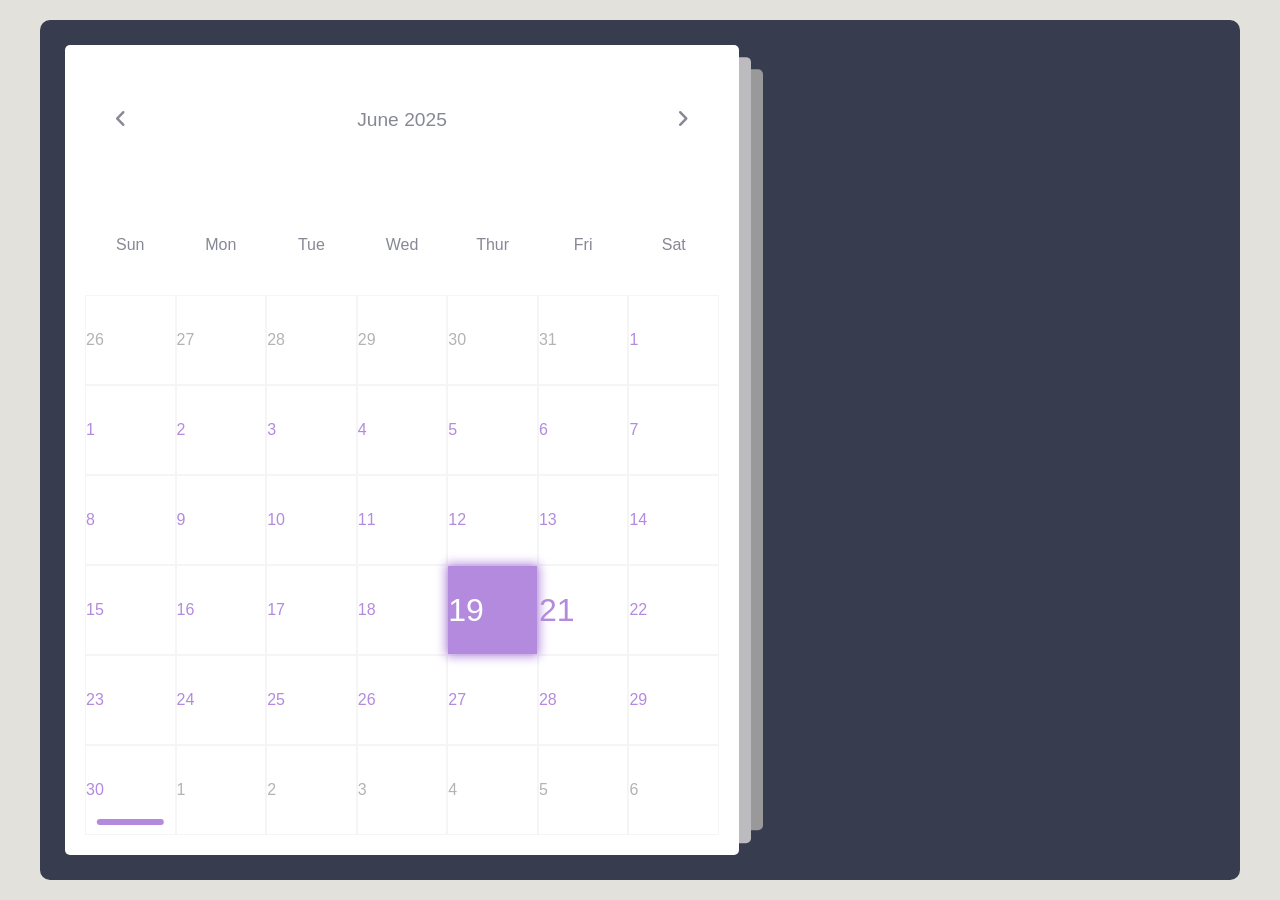
==== Major project/index.html @ 6a5d8025 "Made and designed interactable calendar made the base calendar which can be hovered, highlights date" ====
<!DOCTYPE html>
<html lang="en">
  <head>
    <meta charset="UTF-8" />
    <meta http-equiv="X-UA-Compatible" content="IE=edge" />
    <meta name="viewport" content="width=device-width, initial-scale=1.0" />
    <link rel="stylesheet" href="style.css" />
    <link
      rel="stylesheet"
      href="https://cdnjs.cloudflare.com/ajax/libs/font-awesome/6.2.0/css/all.min.css"
      integrity="sha512-xh6O/CkQoPOWDdYTDqeRdPCVd1SpvCA9XXcUnZS2FmJNp1coAFzvtCN9BmamE+4aHK8yyUHUSCcJHgXloTyT2A=="
      crossorigin="anonymous"
      referrerpolicy="no-referrer"
    />
    <title>Calendar</title>
  </head>
  <body>
    <div class="container">
      <div class="left">
        <div class="calendar">
          <div class="month">
            <i class="fa fa-angle-left prev"></i>
            <div class="date">June 2025</div>
            <i class="fa fa-angle-right next"></i>
          </div>
          <div class="weekdays">
            <div>sun</div>
            <div>mon</div>
            <div>tue</div>
            <div>wed</div>
            <div>thur</div>
            <div>fri</div>
            <div>sat</div>
          </div>
          <div class="days">
            <div class="day prev-date">26</div>
            <div class="day prev-date">27</div>
            <div class="day prev-date">28</div>
            <div class="day prev-date">29</div>
            <div class="day prev-date">30</div>
            <div class="day prev-date">31</div>
            <div class="day">1</div>
            <div class="day">1</div>
            <div class="day">2</div>
            <div class="day">3</div>
            <div class="day">4</div>
            <div class="day">5</div>
            <div class="day">6</div>
            <div class="day">7</div>
            <div class="day">8</div>
            <div class="day">9</div>
            <div class="day">10</div>
            <div class="day">11</div>
            <div class="day">12</div>
            <div class="day">13</div>
            <div class="day">14</div>
            <div class="day">15</div>
            <div class="day">16</div>
            <div class="day">17</div>
            <div class="day">18</div>
            <div class="day active">19</div>
            <div class="day today">21</div>
            <div class="day">22</div>
            <div class="day">23</div>
            <div class="day">24</div>
            <div class="day">25</div>
            <div class="day">26</div>
            <div class="day">27</div>
            <div class="day">28</div>
            <div class="day">29</div>
            <div class="day event">30</div>
            <div class="day next-date">1</div>
            <div class="day next-date">2</div>
            <div class="day next-date">3</div>
            <div class="day next-date">4</div>
            <div class="day next-date">5</div>
            <div class="day next-date">6</div>
          </div>
        </div>
      </div>
    </div>

    <script src="" script.js></script>
  </body>
</html>
---- Major project/style.css ----
:root {
  --primary-clr: #b38add;
}
* {
  margin: 0;
  padding: 0;
  box-sizing: border-box;
  font-family: "Poppins", sans-serif;
}
body {
  min-height: 100vh;
  display: flex;
  align-items: center;
  justify-content: center;
  background-color: #e2e1dc;
}
.container {
  position: relative;
  width: 1200px;
  min-height: 850px;
  margin: 0 auto;
  padding: 5px;
  color: #fff;
  display: flex;
  border-radius: 10px;
  background-color: #373c4f;
}
.left {
  width: 60%;
  padding: 20px;
}
.calendar {
  position: relative;
  width: 100%;
  height: 100%;
  display: flex;
  flex-direction: column;
  flex-wrap: wrap;
  justify-content: space-between;
  color: #878895;
  border-radius: 5px;
  background-color: #fff;
}
.calendar::before,
.calendar::after {
  content: "";
  position: absolute;
  top: 50%;
  left: 100%;
  width: 12px;
  height: 97%;
  border-radius: 0 5px 5px 0;
  background-color: #d3d4d6d7;
  transform: translateY(-50%);
}
.calendar::before {
  height: 94%;
  left: calc(100% + 12px);
  background-color: rgb(153, 153, 153);
}
.calendar .month {
  width: 100%;
  height: 150px;
  display: flex;
  align-items: center;
  justify-content: space-between;
  padding: 0 50px;
  font-size: 1.2rem;
  font-weight: 500;
  text-transform: capitalize;
}
.calendar .month .prev,
.calendar .month .next {
  cursor: pointer;
}
.calendar .month .prev:hover,
.calendar .month .next:hover {
  color: var(--primary-clr);
}
.calendar .weekdays {
  width: 100%;
  height: 100px;
  display: flex;
  align-items: center;
  justify-content: space-between;
  padding: 0 20px;
  font-size: 1rem;
  font-weight: 500px;
  text-transform: capitalize;
}
.calendar .weekdays div {
  width: 14.28%;
  height: 100%;
  display: flex;
  align-items: center;
  justify-content: center;
}
.calendar .days {
  width: 100%;
  display: flex;
  flex-wrap: wrap;
  justify-content: space-between;
  padding: 0 20px;
  font-size: 1rem;
  font-weight: 500;
  margin-bottom: 20px;
}
.calendar .days .day {
  width: 14.28%;
  height: 90px;
  display: flex;
  align-items: center;
  cursor: pointer;
  color: var(--primary-clr);
  border: 1px solid #f5f5f5;
}
.calendar .day:not(.prev-date, .next-date):hover {
  color: #fff;
  background-color: var(--primary-clr);
}
.calendar .days .prev-date,
.calendar .days .next-date {
  color: #b3b3b3;
}
.calendar .days .active {
  position: relative;
  font-size: 2rem;
  color: #fff;
  background-color: var(--primary-clr);
}
.calendar .days .active::before {
  content: "";
  position: absolute;
  top: 0;
  left: 0;
  width: 100%;
  height: 100%;
  box-shadow: 0 0 10px 2px var(--primary-clr);
}
.calendar .days .today {
  font-size: 2rem;
}
.calendar .days .event {
  position: relative;
}
.calendar .days .event::after {
  content: "";
  position: absolute;
  bottom: 10%;
  left: 50%;
  width: 75%;
  height: 6px;
  border-radius: 30px;
  transform: translateX(-50%);
  background-color: var(--primary-clr);
}

calendar .event:hover::after {
  background-color: #fff;
}
.calendar .active.event::after {
  background-color: #fff;
  bottom: 20%;
}
.calendar .active.event {
  padding: 10px;
}
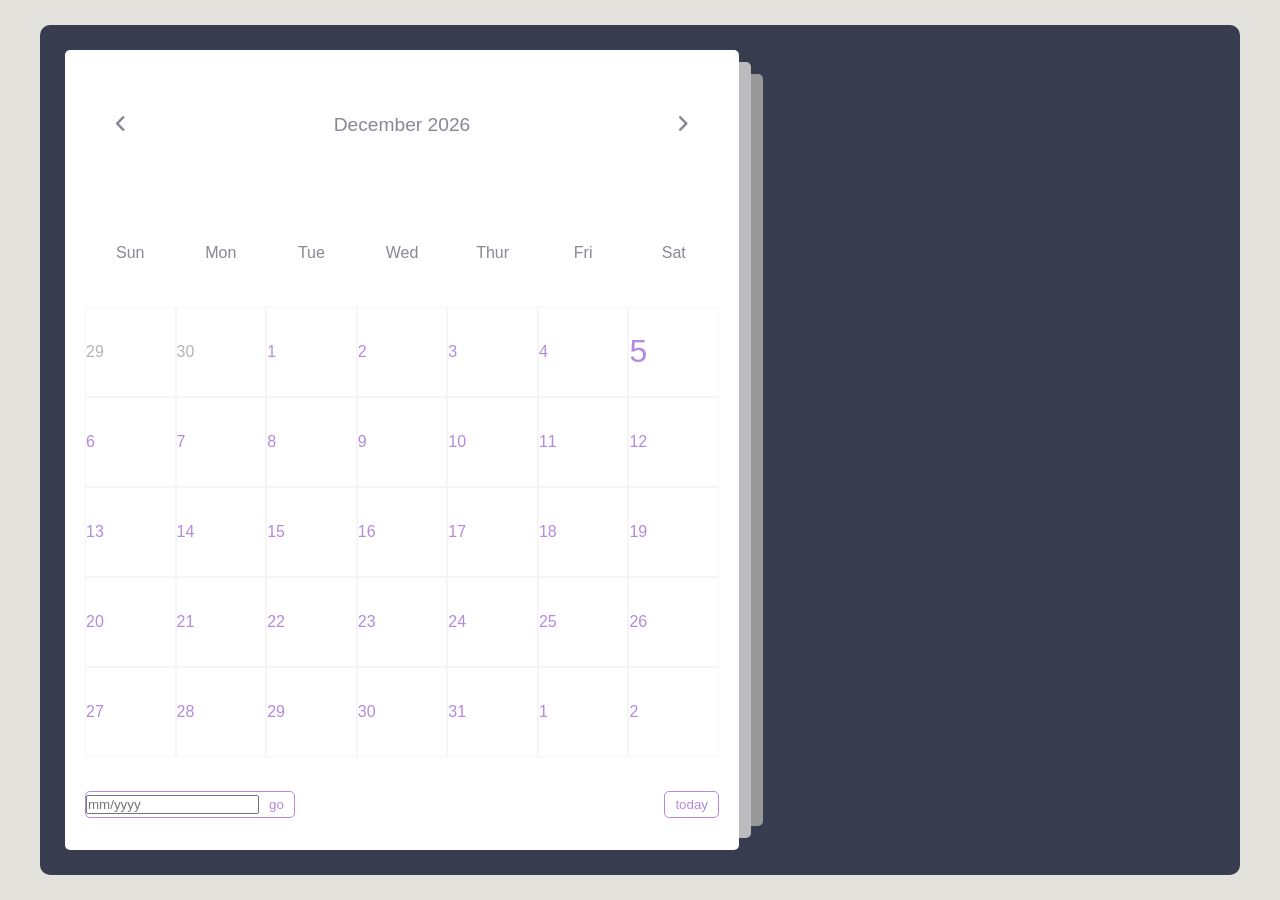
==== commit 0d41d8ca: "Updated Calendar Current days, month and year are now JS, added moving prev and next month" ====
--- a/Major project/index.html
+++ b/Major project/index.html
@@ -20,7 +20,7 @@
         <div class="calendar">
           <div class="month">
             <i class="fa fa-angle-left prev"></i>
-            <div class="date">June 2025</div>
+            <div class="date"></div>
             <i class="fa fa-angle-right next"></i>
           </div>
           <div class="weekdays">
@@ -33,53 +33,19 @@
             <div>sat</div>
           </div>
           <div class="days">
-            <div class="day prev-date">26</div>
-            <div class="day prev-date">27</div>
-            <div class="day prev-date">28</div>
-            <div class="day prev-date">29</div>
-            <div class="day prev-date">30</div>
-            <div class="day prev-date">31</div>
-            <div class="day">1</div>
-            <div class="day">1</div>
-            <div class="day">2</div>
-            <div class="day">3</div>
-            <div class="day">4</div>
-            <div class="day">5</div>
-            <div class="day">6</div>
-            <div class="day">7</div>
-            <div class="day">8</div>
-            <div class="day">9</div>
-            <div class="day">10</div>
-            <div class="day">11</div>
-            <div class="day">12</div>
-            <div class="day">13</div>
-            <div class="day">14</div>
-            <div class="day">15</div>
-            <div class="day">16</div>
-            <div class="day">17</div>
-            <div class="day">18</div>
-            <div class="day active">19</div>
-            <div class="day today">21</div>
-            <div class="day">22</div>
-            <div class="day">23</div>
-            <div class="day">24</div>
-            <div class="day">25</div>
-            <div class="day">26</div>
-            <div class="day">27</div>
-            <div class="day">28</div>
-            <div class="day">29</div>
-            <div class="day event">30</div>
-            <div class="day next-date">1</div>
-            <div class="day next-date">2</div>
-            <div class="day next-date">3</div>
-            <div class="day next-date">4</div>
-            <div class="day next-date">5</div>
-            <div class="day next-date">6</div>
+            <!-- JS used for days -->
+          </div>
+          <div class="goto-today">
+            <div class="goto">
+              <input type="text" placeholder="mm/yyyy" class="date-input" />
+              <button class="goto-btn">go</button>
+            </div>
+            <button class="today-btn">today</button>
           </div>
         </div>
       </div>
     </div>
 
-    <script src="" script.js></script>
+    <script src="script.js"></script>
   </body>
 </html>
--- a/Major project/style.css
+++ b/Major project/style.css
@@ -165,3 +165,48 @@
 .calendar .active.event {
   padding: 10px;
 }
+.calendar .goto-today {
+  width: 100%;
+  height: 50px;
+  display: flex;
+  align-items: center;
+  justify-content: space-between;
+  gap: 5px;
+  padding: 0 20px;
+  margin-bottom: 20px;
+  columns: var(--primary-clr);
+}
+.calendar .goto-today .goto {
+  display: flex;
+  align-items: center;
+  border-radius: 5px;
+  overflow: hidden;
+  border: 1px solid var(--primary-clr);
+}
+.calendar .goto-today .goto inout {
+  width: 100%;
+  height: 30px;
+  outline: none;
+  border: none;
+  border-radius: 5px;
+  padding: 0 20px;
+  color: var(--primary-clr);
+  border-radius: 5px;
+}
+.calendar .goto-today button {
+  padding: 5px 10px;
+  border: 1px solid var(--primary-clr);
+  border-radius: 5px;
+  background-color: transparent;
+  cursor: pointer;
+  color: var(--primary-clr);
+}
+.calendar .goto-today button:hover {
+  color: #fff;
+  background-color: var(--primary-clr);
+}
+.calendar .goto-today .goto button {
+  border: none;
+  border-left: 1 px solid var(--primary-clr);
+  border-radius: 0;
+}
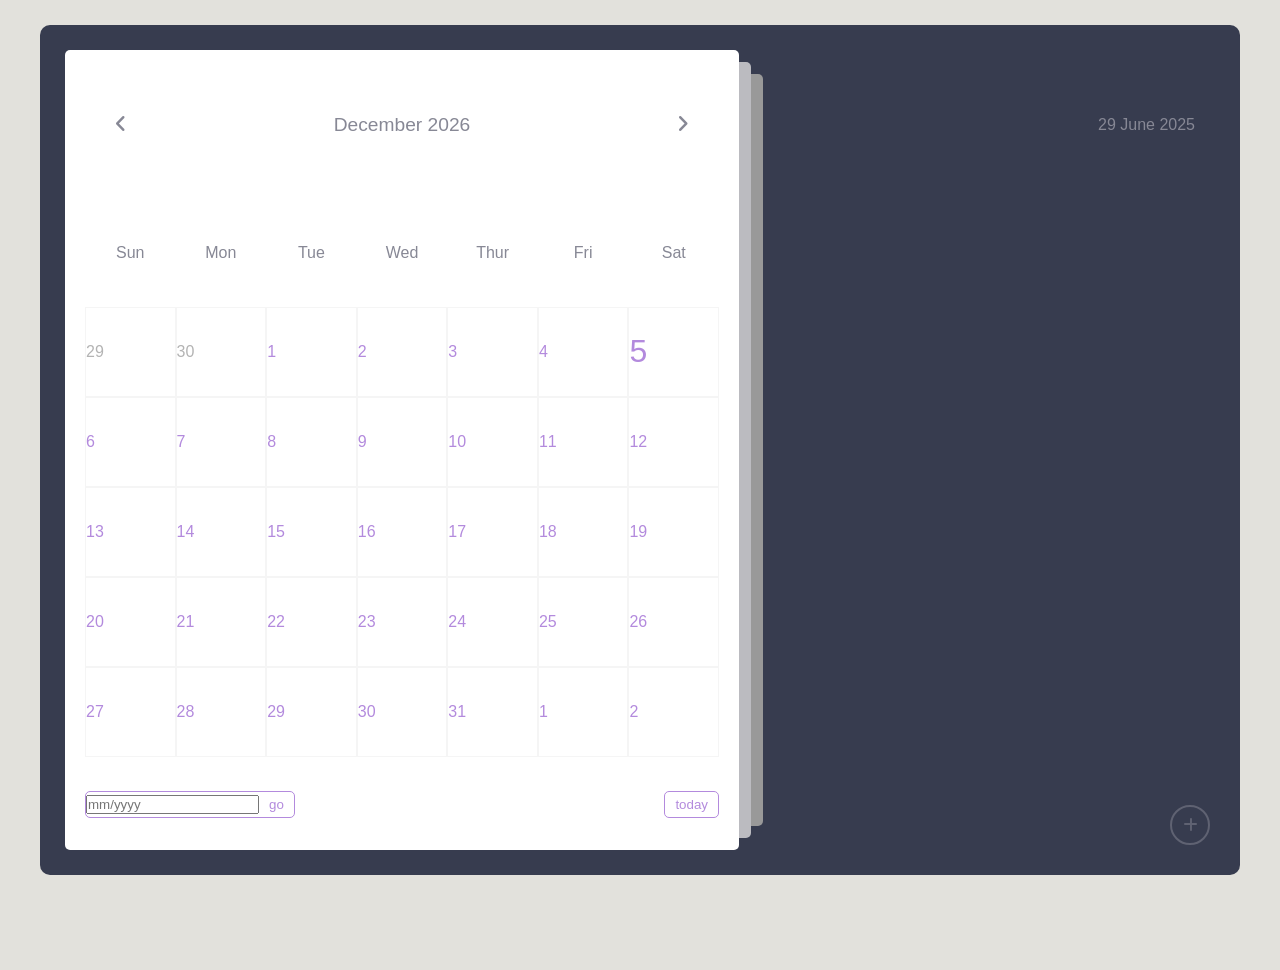
==== commit 2c4209e4: "Added Event button" ====
--- a/Major project/index.html
+++ b/Major project/index.html
@@ -44,6 +44,46 @@
           </div>
         </div>
       </div>
+      <div class="right">
+        <div class="today-date">
+          <div class="event-day"></div>
+          <div class="event-date">29 June 2025</div>
+        </div>
+        <div class="events">
+          <!-- JS code used to store events -->
+        </div>
+        <div class="add-event-wrapper">
+          <div class="add-event-header">
+            <div class="title">Add Event</div>
+            <i class="fas fa-times close"></i>
+          </div>
+          <div class="add-event-body">
+            <div class="add-event-input">
+              <input type="text" placeholder="Event Name" class="event-name" />
+            </div>
+            <div class="add-event-input">
+              <input
+                type="text"
+                placeholder="Event Time From"
+                class="event-time-from"
+              />
+            </div>
+            <div class="add-event-input">
+              <input
+                type="text"
+                placeholder="Event Time To"
+                class="event-time-to"
+              />
+            </div>
+          </div>
+          <div class="add-event-footer">
+            <button class="add-event-btn">Add Event</button>
+          </div>
+        </div>
+      </div>
+      <button class="add-event">
+        <i class="fas fa-plus"></i>
+      </button>
     </div>
 
     <script src="script.js"></script>
--- a/Major project/style.css
+++ b/Major project/style.css
@@ -210,3 +210,232 @@
   border-left: 1 px solid var(--primary-clr);
   border-radius: 0;
 }
+.container .right {
+  position: relative;
+  width: 40%;
+  min-height: 100%;
+  padding: 20px 0;
+}
+.right .today-date {
+  width: 100%;
+  height: 50px;
+  display: flex;
+  flex-wrap: wrap;
+  gap: 10px;
+  align-items: center;
+  justify-content: space-between;
+  padding: 0 40px;
+  padding-left: 70px;
+  margin-top: 50px;
+  margin-bottom: 20px;
+  text-transform: capitalize;
+}
+.today-date .event-day {
+  font-size: 2rem;
+  font-weight: 500;
+}
+.today-date .event-date {
+  font-size: 1rem;
+  font-weight: 400;
+  color: #878895;
+}
+.events {
+  width: 100%;
+  height: 100%;
+  max-height: 600;
+  overflow-x: hidden;
+  overflow-y: auto;
+  display: flex;
+  flex-direction: column;
+  padding: 4px;
+}
+.events .event {
+  position: relative;
+  width: 95%;
+  min-height: 70px;
+  display: flex;
+  justify-content: center;
+  flex-direction: column;
+  gap: 5px;
+  padding: 0 20px;
+  padding-left: 50px;
+  color: #fff;
+  cursor: pointer;
+  background: linear-gradient(90deg, #3f4458, transparent);
+}
+.events .event:nth-child(even) {
+  background: transparent;
+}
+.events .event:hover {
+  background: linear-gradient(90deg, var(--primary-clr), transparent);
+}
+.events .event .title {
+  display: flex;
+  align-items: center;
+  pointer-events: none;
+}
+.events .event .event-title {
+  font-size: 1rem;
+  font-weight: 400;
+  margin-left: 20px;
+}
+.events .event .title i {
+  color: var(--primary-clr);
+  font-size: 0.5rem;
+}
+.events .event:hover .title i,
+.events .event:hover .event-time{ 
+  color: #fff;
+}
+.events .event .event-time {
+  font-size: 0.8rem;
+  font-weight: 400;
+  color: #878895;
+  margin-left: 15px;
+  pointer-events: none;
+}
+.event::after {
+  content: "✓";
+  position: absolute;
+  top: 50%;
+  right: 0;
+  font-size: 3rem;
+  line-height: 1;
+  display: none;
+  align-items: center;
+  justify-content: center;
+  opacity: 0.3;
+  color: var(--primary-clr);
+  transform: translateY(-50%);
+}
+.events .event:hover::after {
+  display: flex;
+}
+.add-event {
+  position: absolute;
+  bottom: 30px;
+  right: 30px;
+  width: 40px;
+  height: 40px;
+  display: flex;
+  align-items: center;
+  justify-content: center;
+  font-size: 1rem;
+  color: #878895;
+  border: 2px solid #878895;
+  opacity: 0.5;
+  border-radius: 50%;
+  background-color: transparent;
+  cursor: pointer;
+}
+.add-event:hover {
+  opacity: 1;
+}
+.add-event i {
+  pointer-events: none;
+}
+.events .no-event {
+  width: 100%;
+  height: 100%;
+  display: flex;
+  align-items: center;
+  justify-content: center;
+  font-size: 1.5rem;
+  font-weight: 500;
+  color: #878895;
+}
+.add-event-wrapper {
+  position: absolute;
+  bottom: 100px;
+  left: 50%;
+  width: 90%;
+  max-height: 0;
+  overflow: hidden;
+  border-radius: 5px;
+  background-color: #fff;
+  transform: translateX(-50%);
+  transition: max-height 0.5s ease;
+}
+.add-event-wrapper.active {
+  max-height: 300px;
+}
+.add-event-header {
+  width: 100%;
+  height: 50px;
+  display: flex;
+  align-items: center;
+  justify-content: space-between;
+  padding: 0 20px;
+  color: #373c4f;
+  border-bottom: 1px solid #f5f5f5;
+}
+.add-event-header .close {
+  font-size: 1.5rem;
+  cursor: pointer;
+}
+.add-event-header .close:hover {
+  color: var(--primary-clr);
+}
+.add-event-header .title {
+  font-size: 1.2rem;
+  font-weight: 500;
+}
+.add-event-body {
+  width: 100%;
+  height: 100%;
+  display: flex;
+  flex-direction: column;
+  gap: 5px;
+  padding: 20px;
+}
+.add-event-body .add-event-input {
+  width: 100%;
+  height: 40px;
+  display: flex;
+  align-items: center;
+  justify-content: space-between;
+  gap: 10px;
+}
+.add-event-body .add-event-input input {
+  width: 100%;
+  height: 100%;
+  outline: none;
+  border: none;
+  border-bottom: 1px solid #f5f5f5;
+  padding: 0 10px;
+  font-size: 1rem;
+  font-weight: 400;
+  color: #373c4f;
+}
+.add-event-body .add-event-input input::placeholder {
+  color: #a5a5a5;
+}
+.add-event-body .add-event-input input:focus {
+  border-bottom: 1px solid var(--primary-clr);
+}
+.add-event-body .add-event-input input:focus::placeholder {
+  color: var(--primary-clr);
+}
+.add-event-footer {
+  display: flex;
+  align-items: center;
+  justify-content: center;
+  padding: 20px;
+}
+.add-event-footer .add-event-btn {
+  height: 40px;
+  font-size: 1rem;
+  font-weight: 500;
+  outline: none;
+  border: none;
+  color: #fff;
+  background-color: var(--primary-clr);
+  border-radius: 5px;
+  cursor: pointer;
+  padding: 5px 10px;
+  border: 1px solid var(--primary-clr);
+}
+.add-event-footer .add-event-btn:hover {
+  background-color: transparent;
+  color: var(--primary-clr);
+}
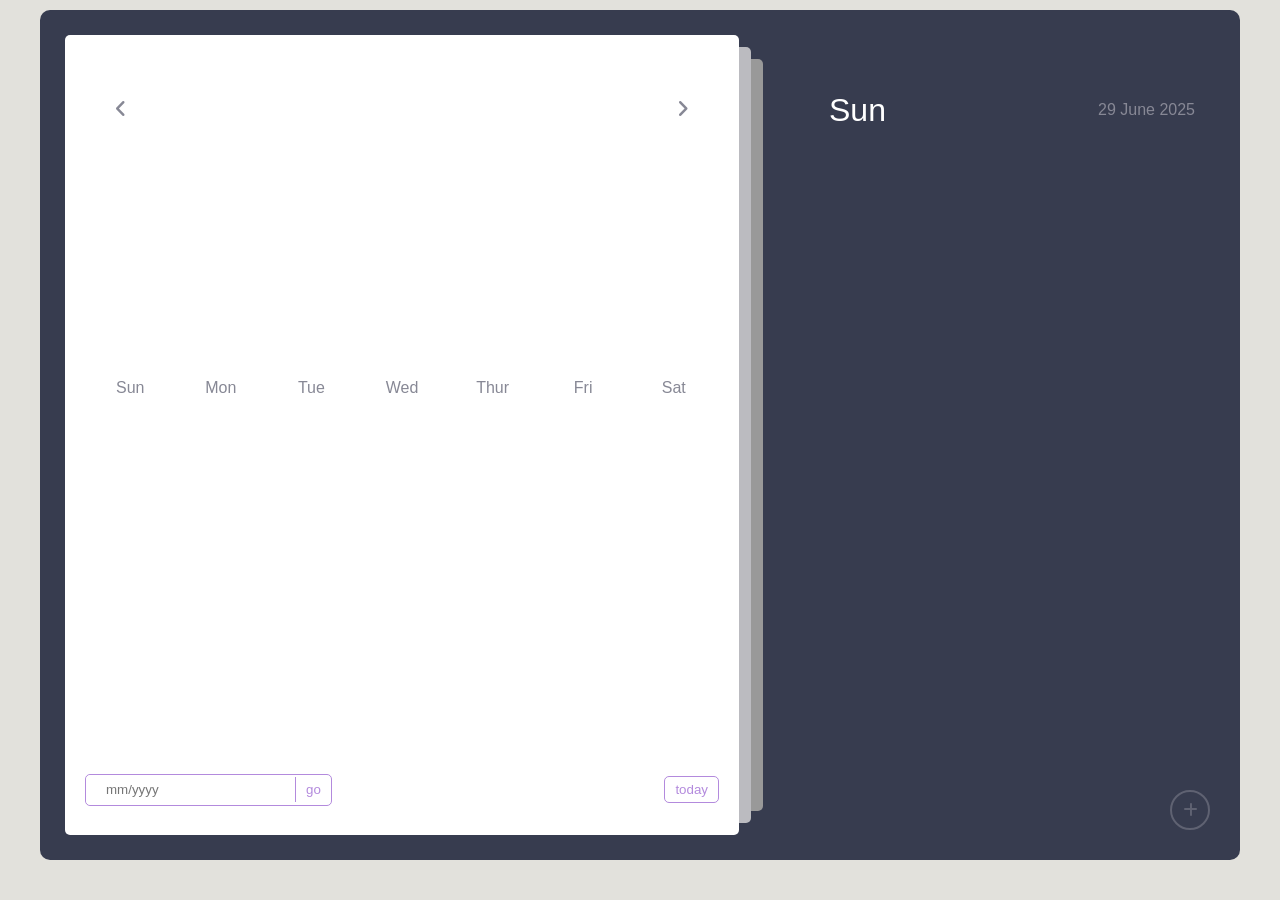
==== commit 9fcb0e14: "Finished Base Added ability to create and delete events Able to choose any date" ====
--- a/Major project/index.html
+++ b/Major project/index.html
@@ -46,7 +46,7 @@
       </div>
       <div class="right">
         <div class="today-date">
-          <div class="event-day"></div>
+          <div class="event-day">Sun</div>
           <div class="event-date">29 June 2025</div>
         </div>
         <div class="events">
--- a/Major project/style.css
+++ b/Major project/style.css
@@ -8,10 +8,12 @@
   font-family: "Poppins", sans-serif;
 }
 body {
+  position: relative;
   min-height: 100vh;
   display: flex;
   align-items: center;
   justify-content: center;
+  padding-bottom: 30px;
   background-color: #e2e1dc;
 }
 .container {
@@ -22,6 +24,7 @@
   padding: 5px;
   color: #fff;
   display: flex;
+
   border-radius: 10px;
   background-color: #373c4f;
 }
@@ -41,6 +44,7 @@
   border-radius: 5px;
   background-color: #fff;
 }
+/* set after behind the main element */
 .calendar::before,
 .calendar::after {
   content: "";
@@ -85,10 +89,10 @@
   justify-content: space-between;
   padding: 0 20px;
   font-size: 1rem;
-  font-weight: 500px;
+  font-weight: 500;
   text-transform: capitalize;
 }
-.calendar .weekdays div {
+.weekdays div {
   width: 14.28%;
   height: 100%;
   display: flex;
@@ -110,11 +114,25 @@
   height: 90px;
   display: flex;
   align-items: center;
+  justify-content: center;
   cursor: pointer;
   color: var(--primary-clr);
   border: 1px solid #f5f5f5;
 }
-.calendar .day:not(.prev-date, .next-date):hover {
+.calendar .days .day:nth-child(7n + 1) {
+  border-left: 2px solid #f5f5f5;
+}
+.calendar .days .day:nth-child(7n) {
+  border-right: 2px solid #f5f5f5;
+}
+.calendar .days .day:nth-child(-n + 7) {
+  border-top: 2px solid #f5f5f5;
+}
+.calendar .days .day:nth-child(n + 29) {
+  border-bottom: 2px solid #f5f5f5;
+}
+
+.calendar .days .day:not(.prev-date, .next-date):hover {
   color: #fff;
   background-color: var(--primary-clr);
 }
@@ -154,16 +172,15 @@
   transform: translateX(-50%);
   background-color: var(--primary-clr);
 }
-
-calendar .event:hover::after {
+.calendar .days .day:hover.event::after {
   background-color: #fff;
 }
-.calendar .active.event::after {
+.calendar .days .active.event::after {
   background-color: #fff;
   bottom: 20%;
 }
-.calendar .active.event {
-  padding: 10px;
+.calendar .days .active.event {
+  padding-bottom: 10px;
 }
 .calendar .goto-today {
   width: 100%;
@@ -174,7 +191,7 @@
   gap: 5px;
   padding: 0 20px;
   margin-bottom: 20px;
-  columns: var(--primary-clr);
+  color: var(--primary-clr);
 }
 .calendar .goto-today .goto {
   display: flex;
@@ -183,7 +200,7 @@
   overflow: hidden;
   border: 1px solid var(--primary-clr);
 }
-.calendar .goto-today .goto inout {
+.calendar .goto-today .goto input {
   width: 100%;
   height: 30px;
   outline: none;
@@ -207,7 +224,7 @@
 }
 .calendar .goto-today .goto button {
   border: none;
-  border-left: 1 px solid var(--primary-clr);
+  border-left: 1px solid var(--primary-clr);
   border-radius: 0;
 }
 .container .right {
@@ -216,6 +233,7 @@
   min-height: 100%;
   padding: 20px 0;
 }
+
 .right .today-date {
   width: 100%;
   height: 50px;
@@ -230,24 +248,25 @@
   margin-bottom: 20px;
   text-transform: capitalize;
 }
-.today-date .event-day {
+.right .today-date .event-day {
   font-size: 2rem;
   font-weight: 500;
 }
-.today-date .event-date {
+.right .today-date .event-date {
   font-size: 1rem;
   font-weight: 400;
   color: #878895;
 }
+/* Design for Event Form */
 .events {
   width: 100%;
   height: 100%;
-  max-height: 600;
+  max-height: 600px;
   overflow-x: hidden;
   overflow-y: auto;
   display: flex;
   flex-direction: column;
-  padding: 4px;
+  padding-left: 4px;
 }
 .events .event {
   position: relative;
@@ -260,9 +279,10 @@
   padding: 0 20px;
   padding-left: 50px;
   color: #fff;
-  cursor: pointer;
   background: linear-gradient(90deg, #3f4458, transparent);
-}
+  cursor: pointer;
+}
+/* even event */
 .events .event:nth-child(even) {
   background: transparent;
 }
@@ -274,17 +294,16 @@
   align-items: center;
   pointer-events: none;
 }
-.events .event .event-title {
+.events .event .title .event-title {
   font-size: 1rem;
   font-weight: 400;
   margin-left: 20px;
 }
-.events .event .title i {
+.events .event i {
   color: var(--primary-clr);
   font-size: 0.5rem;
 }
-.events .event:hover .title i,
-.events .event:hover .event-time{ 
+.events .event:hover i {
   color: #fff;
 }
 .events .event .event-time {
@@ -294,7 +313,11 @@
   margin-left: 15px;
   pointer-events: none;
 }
-.event::after {
+.events .event:hover .event-time {
+  color: #fff;
+}
+/* add tick in event after */
+.events .event::after {
   content: "✓";
   position: absolute;
   top: 50%;
@@ -438,4 +461,65 @@
 .add-event-footer .add-event-btn:hover {
   background-color: transparent;
   color: var(--primary-clr);
+}
+/* media queries */
+
+@media screen and (max-width: 1000px) {
+  body {
+    align-items: flex-start;
+    justify-content: flex-start;
+  }
+  .container {
+    min-height: 100vh;
+    flex-direction: column;
+    border-radius: 0;
+  }
+  .container .left {
+    width: 100%;
+    height: 100%;
+    padding: 20px 0;
+  }
+  .container .right {
+    width: 100%;
+    height: 100%;
+    padding: 20px 0;
+  }
+  .calendar::before,
+  .calendar::after {
+    top: 100%;
+    left: 50%;
+    width: 97%;
+    height: 12px;
+    border-radius: 0 0 5px 5px;
+    transform: translateX(-50%);
+  }
+  .calendar::before {
+    width: 94%;
+    top: calc(100% + 12px);
+  }
+  .events {
+    padding-bottom: 340px;
+  }
+  .add-event-wrapper {
+    bottom: 100px;
+  }
+}
+@media screen and (max-width: 500px) {
+  .calendar .month {
+    height: 75px;
+  }
+  .calendar .weekdays {
+    height: 50px;
+  }
+  .calendar .days .day {
+    height: 40px;
+    font-size: 0.8rem;
+  }
+  .calendar .days .day.active,
+  .calendar .days .day.today {
+    font-size: 1rem;
+  }
+  .right .today-date {
+    padding: 20px;
+  }
 }
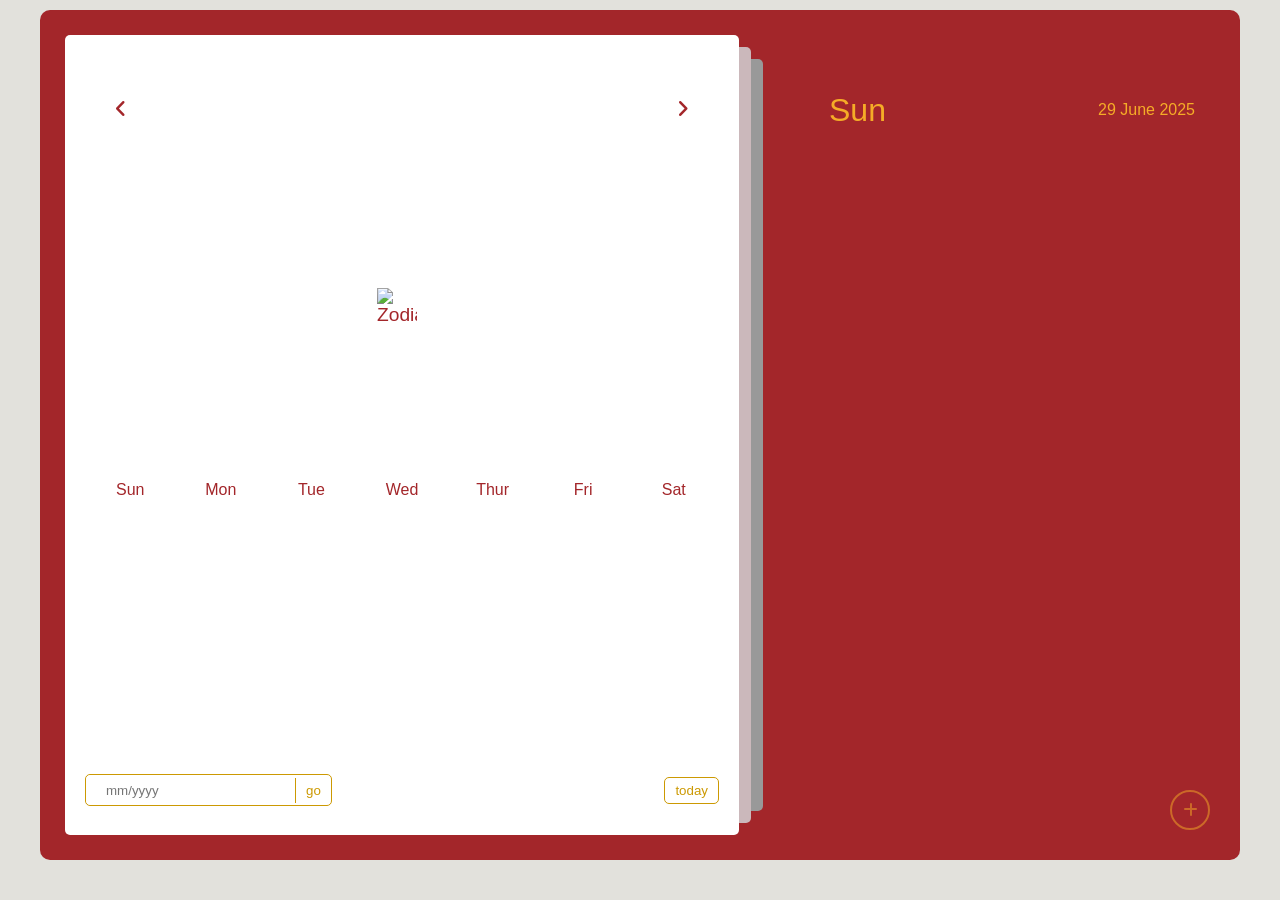
==== commit 1ce4b900: "Finished Version Now has lunar new year design and diagrams" ====
--- a/Major project/index.html
+++ b/Major project/index.html
@@ -22,6 +22,10 @@
             <i class="fa fa-angle-left prev"></i>
             <div class="date"></div>
             <i class="fa fa-angle-right next"></i>
+          </div>
+          <div class="zodiac-display">
+            <img src="" alt="Zodiac Animal" class="zodiac-image" />
+            <span class="zodiac-name"></span>
           </div>
           <div class="weekdays">
             <div>sun</div>
@@ -88,4 +92,4 @@
 
     <script src="script.js"></script>
   </body>
-</html>
+</html>
--- a/Major project/style.css
+++ b/Major project/style.css
@@ -1,5 +1,5 @@
 :root {
-  --primary-clr: #b38add;
+  --primary-clr: #CC9902;
 }
 * {
   margin: 0;
@@ -26,7 +26,7 @@
   display: flex;
 
   border-radius: 10px;
-  background-color: #373c4f;
+  background-color: #A3262A;
 }
 .left {
   width: 60%;
@@ -40,7 +40,7 @@
   flex-direction: column;
   flex-wrap: wrap;
   justify-content: space-between;
-  color: #878895;
+  color: #A3262A;
   border-radius: 5px;
   background-color: #fff;
 }
@@ -251,11 +251,12 @@
 .right .today-date .event-day {
   font-size: 2rem;
   font-weight: 500;
+  color: #F5AC27;
 }
 .right .today-date .event-date {
   font-size: 1rem;
   font-weight: 400;
-  color: #878895;
+  color: #F5AC27;
 }
 /* Design for Event Form */
 .events {
@@ -279,7 +280,7 @@
   padding: 0 20px;
   padding-left: 50px;
   color: #fff;
-  background: linear-gradient(90deg, #3f4458, transparent);
+  background: linear-gradient(90deg, #F5AC27, transparent);
   cursor: pointer;
 }
 /* even event */
@@ -309,7 +310,7 @@
 .events .event .event-time {
   font-size: 0.8rem;
   font-weight: 400;
-  color: #878895;
+  color: #fff;
   margin-left: 15px;
   pointer-events: none;
 }
@@ -344,8 +345,8 @@
   align-items: center;
   justify-content: center;
   font-size: 1rem;
-  color: #878895;
-  border: 2px solid #878895;
+  color: #F5AC27;
+  border: 2px solid #F5AC27;
   opacity: 0.5;
   border-radius: 50%;
   background-color: transparent;
@@ -365,7 +366,7 @@
   justify-content: center;
   font-size: 1.5rem;
   font-weight: 500;
-  color: #878895;
+  color: #F5AC27;
 }
 .add-event-wrapper {
   position: absolute;
@@ -389,7 +390,7 @@
   align-items: center;
   justify-content: space-between;
   padding: 0 20px;
-  color: #373c4f;
+  color: #A3262A;
   border-bottom: 1px solid #f5f5f5;
 }
 .add-event-header .close {
@@ -428,7 +429,7 @@
   padding: 0 10px;
   font-size: 1rem;
   font-weight: 400;
-  color: #373c4f;
+  color: #A3262A;
 }
 .add-event-body .add-event-input input::placeholder {
   color: #a5a5a5;
@@ -461,6 +462,21 @@
 .add-event-footer .add-event-btn:hover {
   background-color: transparent;
   color: var(--primary-clr);
+}
+.zodiac-display {
+  display: flex;
+  align-items: center;
+  justify-content: center;
+  gap: 10px;
+  margin-bottom: 10px;
+  color: #A3262A;
+  font-size: 1.2rem;
+}
+
+.zodiac-image {
+  width: 40px;
+  height: 40px;
+  object-fit: contain;
 }
 /* media queries */
 
@@ -522,4 +538,4 @@
   .right .today-date {
     padding: 20px;
   }
-}+}
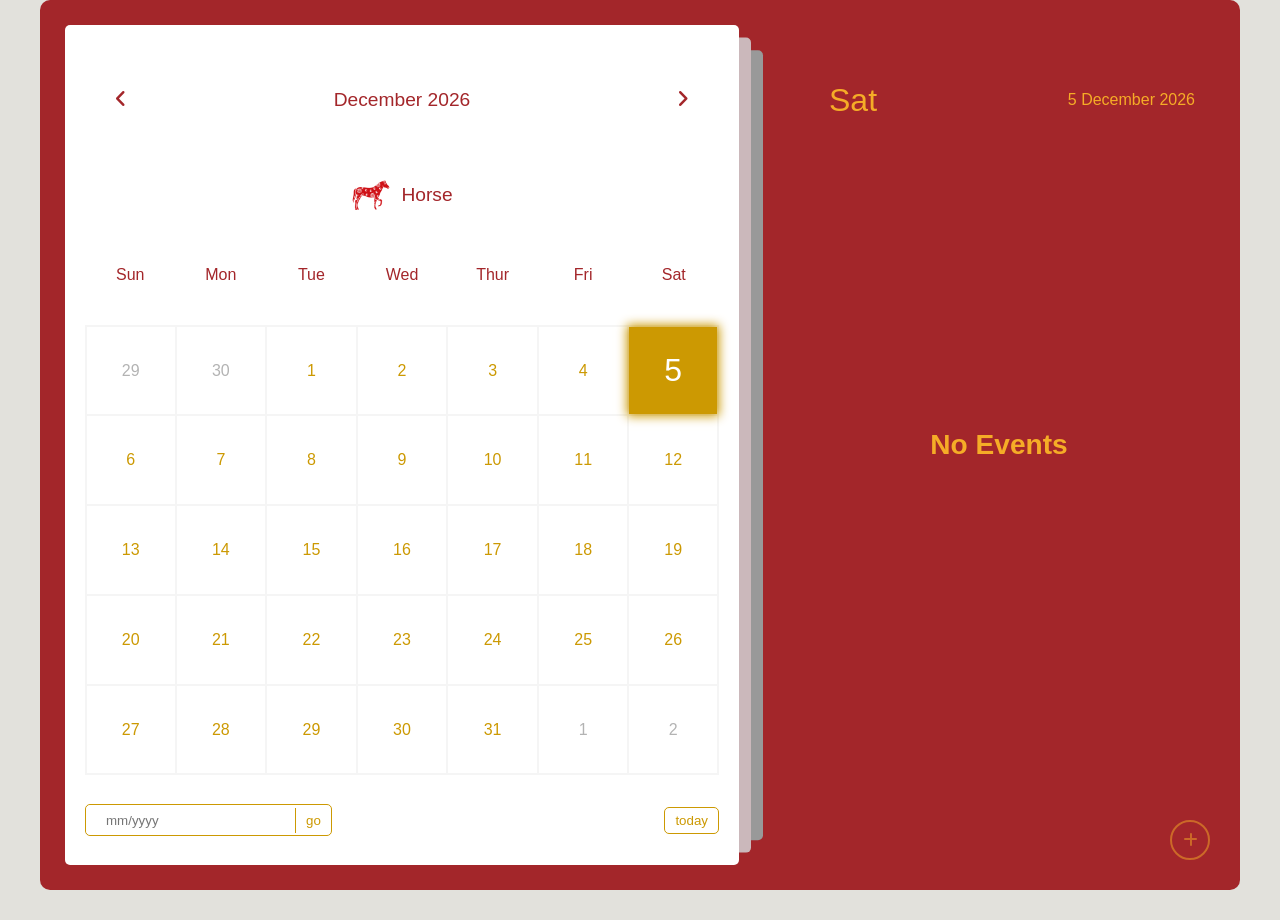
==== commit c8dcd677: "Added credit added reference video used at the bottom of html" ====
--- a/Major project/index.html
+++ b/Major project/index.html
@@ -92,4 +92,6 @@
 
     <script src="script.js"></script>
   </body>
-</html>+</html>
+
+<!-- Based off of: www.youtube.com/watch?v=6EVgmpm4z5U&t=0s -->
